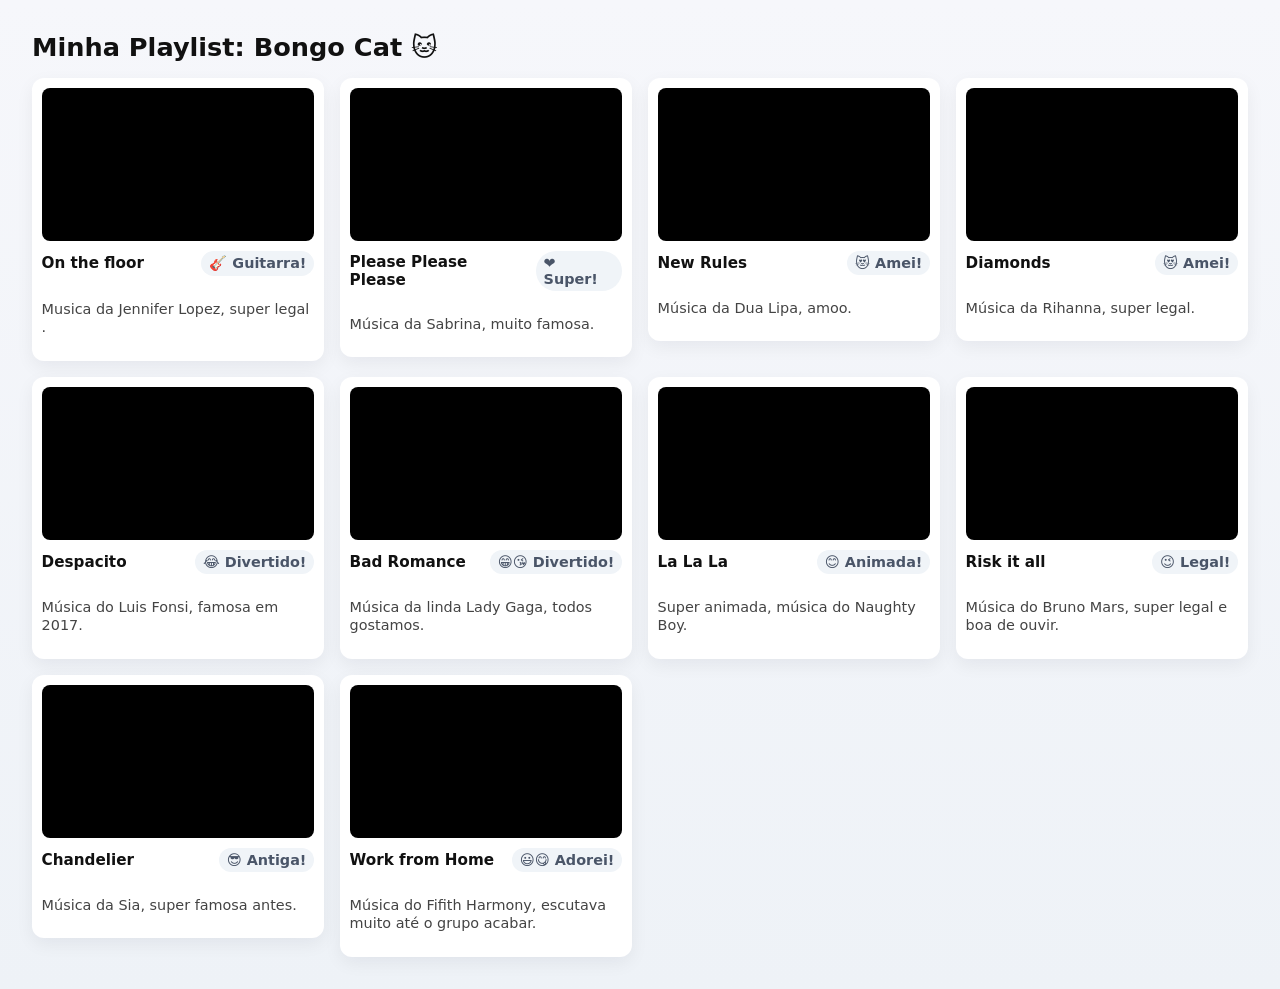
==== index.html @ 8deb517a "Add files via upload" ====
<!DOCTYPE html>
<html lang="en">
<head>
    <meta charset="UTF-8">
    <meta name="viewport" content="width=device-width, initial-scale=1.0">
    <title>Document</title>
</head>
<body>
    <!doctype html>
<html lang="pt-BR">
<head>
  <meta charset="utf-8" />
  <meta name="viewport" content="width=device-width,initial-scale=1" />
  <title>Galeria Bongo Cat</title>
  <link rel="stylesheet" href="style.css">
</head>
<body>
  <h1>Minha Playlist: Bongo Cat 🐱</h1>
  
  <section class="grid">
    
    <!-- EXEMPLO 1 -->
    <article class="card">
      <div class="video-wrap">
        <iframe width="560" height="315" src="https://www.youtube.com/embed/krPReKo4lQg?si=IoMhSKFpWYfBEjKX" title="YouTube video player" frameborder="0" allow="accelerometer; autoplay; clipboard-write; encrypted-media; gyroscope; picture-in-picture; web-share" referrerpolicy="strict-origin-when-cross-origin" allowfullscreen></iframe>

      </div>
      <div class="meta">
        <div class="title">On the floor</div>
        <div class="badge">🎸 Guitarra!</div>
      </div>
      <p class="desc">Musica da Jennifer Lopez, super legal .</p>
    </article>

    <!-- EXEMPLO 2 -->
    <article class="card">
      <div class="video-wrap">
        <iframe width="560" height="315" src="https://www.youtube.com/embed/lBTLR3Au6b4?si=1pU_vBh9EA87yf2W" title="YouTube video player" frameborder="0" allow="accelerometer; autoplay; clipboard-write; encrypted-media; gyroscope; picture-in-picture; web-share" referrerpolicy="strict-origin-when-cross-origin" allowfullscreen></iframe>

      </div>
      <div class="meta">
        <div class="title">Please Please Please</div>
        <div class="badge">❤️ Super!</div>
      </div>
      <p class="desc">Música da Sabrina, muito famosa.</p>
    </article>

    
    <article class="card">
      <div class="video-wrap">
      <iframe width="560" height="315" src="https://www.youtube.com/embed/PnexqL7y9wE?si=Ycpj4MIr6rHVjF6E" title="YouTube video player" frameborder="0" allow="accelerometer; autoplay; clipboard-write; encrypted-media; gyroscope; picture-in-picture; web-share" referrerpolicy="strict-origin-when-cross-origin" allowfullscreen></iframe>

      </div>
      <div class="meta">
        <div class="title">New Rules</div>
        <div class="badge">😻 Amei!</div>
      </div>
      <p class="desc">Música da Dua Lipa, amoo.</p>
    </article>

    
       
    <article class="card">
      <div class="video-wrap">
        <iframe width="560" height="315" src="https://www.youtube.com/embed/w-Lr7L9sSrw?si=39QxpSx4IQcibEVp" title="YouTube video player" frameborder="0" allow="accelerometer; autoplay; clipboard-write; encrypted-media; gyroscope; picture-in-picture; web-share" referrerpolicy="strict-origin-when-cross-origin" allowfullscreen></iframe>


      </div>
      <div class="meta">
        <div class="title">Diamonds</div>
        <div class="badge">😻 Amei!</div>
      </div>
      <p class="desc">Música da Rihanna, super legal.</p>
    </article>
      
    <article class="card">
      <div class="video-wrap">
        <iframe width="560" height="315" src="https://www.youtube.com/embed/Zk21BzKQBGU?si=6yMEM2hIAd60IFCG" title="YouTube video player" frameborder="0" allow="accelerometer; autoplay; clipboard-write; encrypted-media; gyroscope; picture-in-picture; web-share" referrerpolicy="strict-origin-when-cross-origin" allowfullscreen></iframe>

      </div>
      <div class="meta">
        <div class="title">Despacito</div>
        <div class="badge">😂 Divertido!</div>
      </div>
      <p class="desc"> Música do Luis Fonsi, famosa em 2017.</p>
    </article>
      
    <article class="card">
      <div class="video-wrap">
        <iframe width="560" height="315" src="https://www.youtube.com/embed/L9achtCtHnQ?si=BhwGklgticFFj4hP" title="YouTube video player" frameborder="0" allow="accelerometer; autoplay; clipboard-write; encrypted-media; gyroscope; picture-in-picture; web-share" referrerpolicy="strict-origin-when-cross-origin" allowfullscreen></iframe>

      </div>
      <div class="meta">
        <div class="title">Bad Romance</div>
        <div class="badge">😁😘 Divertido!</div>
      </div>
      <p class="desc">Música da linda Lady Gaga, todos gostamos.</p>
    </article>
  
    <article class="card">
      <div class="video-wrap">
       <iframe width="560" height="315" src="https://www.youtube.com/embed/iAmDKEG5L0w?si=0uaSFcoDG0X5MWIU" title="YouTube video player" frameborder="0" allow="accelerometer; autoplay; clipboard-write; encrypted-media; gyroscope; picture-in-picture; web-share" referrerpolicy="strict-origin-when-cross-origin" allowfullscreen></iframe>

      </div>
      <div class="meta">
        <div class="title">La La La</div>
        <div class="badge">😊 Animada!</div>
      </div>
      <p class="desc">Super animada, música do Naughty Boy.</p>
    </article>
      
    <article class="card">
      <div class="video-wrap">
       <iframe width="560" height="315" src="https://www.youtube.com/embed/2gHQPXZ40z0?si=S83s5fjl6_mk4Rr8" title="YouTube video player" frameborder="0" allow="accelerometer; autoplay; clipboard-write; encrypted-media; gyroscope; picture-in-picture; web-share" referrerpolicy="strict-origin-when-cross-origin" allowfullscreen></iframe>

      </div>
      <div class="meta">
        <div class="title">Risk it all</div>
        <div class="badge">😉 Legal!</div>
      </div>
      <p class="desc">Música do Bruno Mars, super legal e boa de ouvir.</p>
    </article>
  
    <article class="card">
      <div class="video-wrap">
        <iframe width="560" height="315" src="https://www.youtube.com/embed/3pqknH3nkF4?si=v6ojbh8BH24m4O5s" title="YouTube video player" frameborder="0" allow="accelerometer; autoplay; clipboard-write; encrypted-media; gyroscope; picture-in-picture; web-share" referrerpolicy="strict-origin-when-cross-origin" allowfullscreen></iframe>

      </div>
      <div class="meta">
        <div class="title">Chandelier</div>
        <div class="badge">😎 Antiga!</div>
      </div>
      <p class="desc">Música da Sia, super famosa antes.</p>
    </article>
  
    <article class="card">
      <div class="video-wrap">
        <iframe width="560" height="315" src="https://www.youtube.com/embed/jxW-3HnH704?si=ODrC7uFTHXUaSg-V" title="YouTube video player" frameborder="0" allow="accelerometer; autoplay; clipboard-write; encrypted-media; gyroscope; picture-in-picture; web-share" referrerpolicy="strict-origin-when-cross-origin" allowfullscreen></iframe>

      </div>
      <div class="meta">
        <div class="title">Work from Home</div>
        <div class="badge">😃😋 Adorei!</div>
      </div>
      <p class="desc">Música do Fifith Harmony, escutava muito até o grupo acabar.</p>
    </article>


  </section>
</body>
</html>
                

</html>
---- style.css ----
:root{
  --gap: 1rem;
  --card-bg: #ffffff;
  --radius: 12px;
}
body{
  font-family: system-ui, -apple-system, sans-serif;
  background: linear-gradient(180deg,#f6f7fb,#eef2f7);
  margin: 0;
  padding: 2rem;
  color: #111;
}

h1{ margin: 0 0 1rem 0; font-size: 1.6rem; }

.grid{
  display: grid;
  grid-template-columns: repeat(auto-fit, minmax(260px, 1fr));
  gap: var(--gap);
  align-items: start;
}

.card{
  background: var(--card-bg);
  border-radius: var(--radius);
  padding: 0.6rem;
  box-shadow: 0 6px 18px rgba(15,20,30,0.06);
  transition: transform .18s ease;
  display: flex;
  flex-direction: column;
  gap: .6rem;
}
.card:hover{
  transform: translateY(-6px);
  box-shadow: 0 12px 30px rgba(15,20,30,0.12);
}

.video-wrap{
  position: relative;
  width: 100%;
  padding-top: 56.25%; /* Mantém proporção 16:9 */
  border-radius: calc(var(--radius) - 4px);
  overflow: hidden;
  background: #000;
}
/* O CSS abaixo garante que o iframe colado ocupe todo o espaço */
.video-wrap iframe{
  position: absolute;
  inset: 0;
  width: 100%;
  height: 100%;
  border: 0;
}

.meta{
  display:flex;
  justify-content: space-between;
  align-items: center;
  gap: .5rem;
  font-size: .95rem;
}
.title{ font-weight: 600; }

.desc{
  font-size: .9rem;
  color: #444;
  line-height: 1.3;
}

.badge{
  background: #f0f4f8;
  padding: .25rem .5rem;
  border-radius: 999px;
  font-size: 0.9rem;
  font-weight: 600;
  color: #4a5568;
}
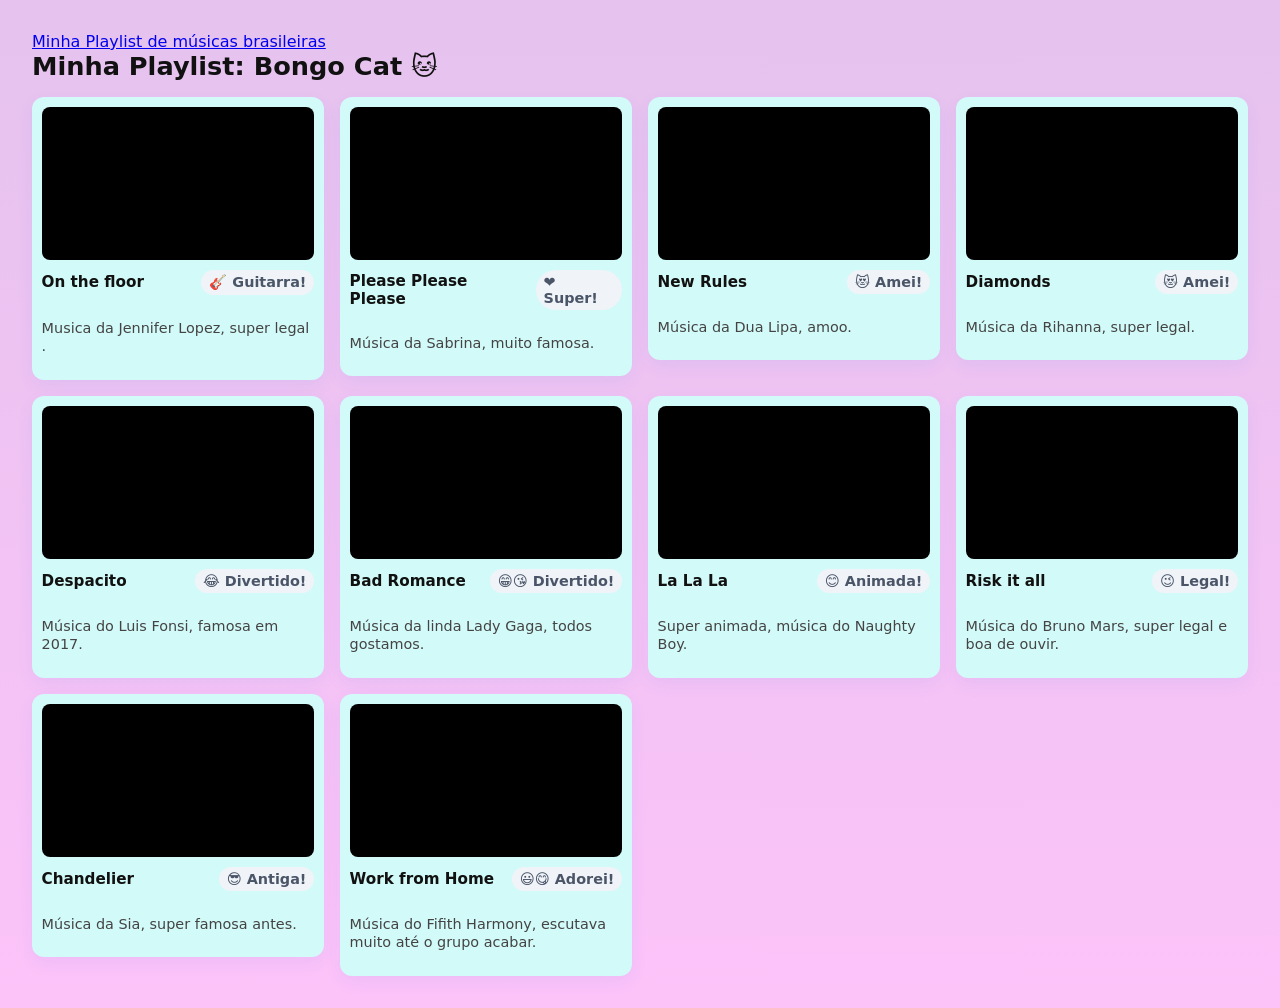
==== commit b12f3f69: "Add files via upload" ====
--- a/index.html
+++ b/index.html
@@ -1,12 +1,5 @@
-<!DOCTYPE html>
-<html lang="en">
-<head>
-    <meta charset="UTF-8">
-    <meta name="viewport" content="width=device-width, initial-scale=1.0">
-    <title>Document</title>
-</head>
-<body>
-    <!doctype html>
+
+<!Doctype html>
 <html lang="pt-BR">
 <head>
   <meta charset="utf-8" />
@@ -15,6 +8,7 @@
   <link rel="stylesheet" href="style.css">
 </head>
 <body>
+ <a href="./pagina2.html" >Minha Playlist de músicas brasileiras</a>
   <h1>Minha Playlist: Bongo Cat 🐱</h1>
   
   <section class="grid">
--- a/style.css
+++ b/style.css
@@ -1,11 +1,11 @@
 :root{
   --gap: 1rem;
-  --card-bg: #ffffff;
+  --card-bg: #d2faf8;
   --radius: 12px;
 }
 body{
   font-family: system-ui, -apple-system, sans-serif;
-  background: linear-gradient(180deg,#f6f7fb,#eef2f7);
+  background: linear-gradient(180deg,#e5c3ee,#fcc3f9);
   margin: 0;
   padding: 2rem;
   color: #111;
@@ -24,7 +24,7 @@
   background: var(--card-bg);
   border-radius: var(--radius);
   padding: 0.6rem;
-  box-shadow: 0 6px 18px rgba(15,20,30,0.06);
+  box-shadow: 0 6px 18px rgba(11, 80, 219, 0.06);
   transition: transform .18s ease;
   display: flex;
   flex-direction: column;
